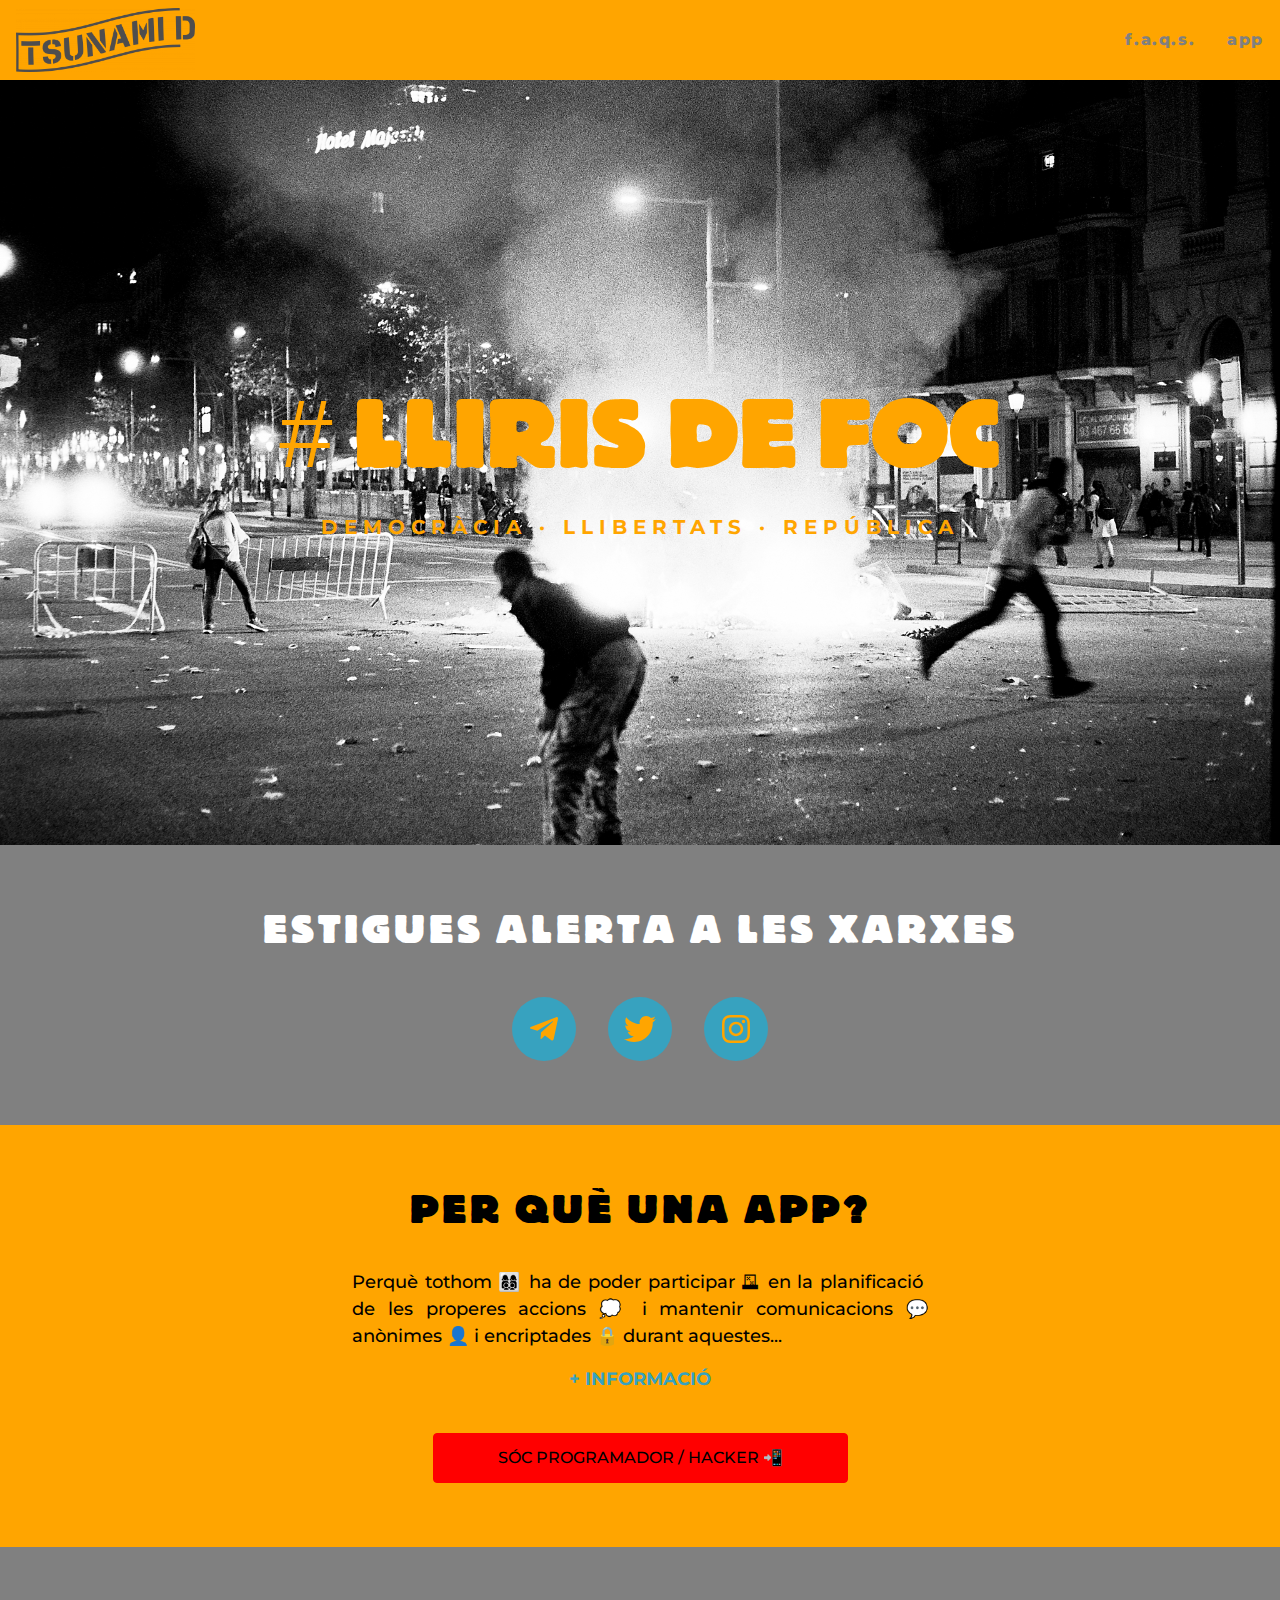
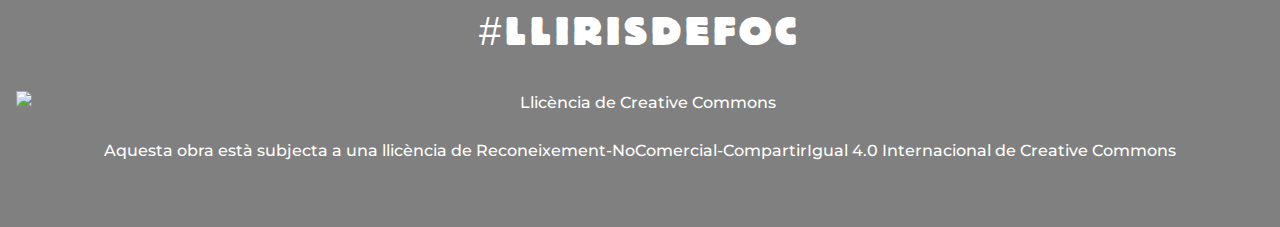
==== index.html @ 039d9529 "Add files via upload" ====
<!DOCTYPE html>
<html>
   <head>
      <meta charset="utf-8">
      <meta name="viewport" content="width=device-width, user-scalable=no">
      <link rel="stylesheet" type="text/css" href="main.cfd4d0ff.css">
      <link href="https://fonts.googleapis.com/css?family=Montserrat:500,700,800&amp;display=swap" rel="stylesheet">
      <link rel="icon" href="favicon.d1972434.png">
      <title>Lliris de Foc</title>
   </head>
   <body>
      <header class="fixed top-0 w-full bg-beige z-50">
         <div class="container flex flex-wrap items-center justify-between">
            <div class="logo h-20 flex items-center"> <a href="index.html"> <img src="logo.a26f0379.png" alt="Lliris de Foc" class="h-16 w-auto"> </a> </div>
            <div class="block lg:hidden"> <button class="navbar-toggler focus:outline-none" data-toggle="collapse" data-target="#nav" aria-expanded="false"> <span class="icon-bar icon-bar--top block bg-blue"></span> <span class="icon-bar icon-bar--middle block bg-blue"></span> <span class="icon-bar icon-bar--bottom block bg-blue"></span> </button> </div>
            <nav id="nav" class="nav hidden lg:block w-full lg:w-auto">
               <ul class="lg:flex py-2 lg:-mx-4">
                  <li class="py-1 lg:px-4"><a href="noviolencia.html" class="font-extrabold tracking-widest text-gray-800 hover:text-blue-darker lowercase">F.A.Q.S.</a></li>
                  <li class="py-1 lg:px-4"><a href="app.html" class="font-extrabold tracking-widest text-gray-800 hover:text-blue-darker lowercase">App</a></li>
               </ul>
            </nav>
         </div>
      </header>
      <section class="text-beige bg-blue-darker bg-no-repeat bg-center bg-cover bg-home-hero">
         <div class="container">
            <div class="min-h-85vh max-w-3xl flex flex-col items-center justify-center mx-auto py-8 text-center">
               <h1 class="mb-4 md:mb-8 font-title font-heavy text-4xl sm:text-6xl lg:text-7xl leading-none uppercase"># Lliris de Foc</h1>
               <p class="font-bold text-lg lg:text-xl uppercase tracking-widest lg:tracking-subtitle">Democràcia · Llibertats · República</p>
            </div>
         </div>
      </section>
      <section class="py-8 lg:py-16 text-white bg-gray-800">
         <div class="container">
            <h2 class="max-w-3xl mx-auto mb-8 lg:mb-12 font-title font-black text-center text-2xl lg:text-4xl leading-none tracking-widest uppercase">Estigues alerta a les xarxes</h2>
            <ul class="flex items-center justify-center -mx-4">
                <li class="px-4"> <a href="http://t.me/lliridefoc" target="_blank" rel="noopener noreferral" class="flex items-center justify-center w-12 h-12 lg:w-16 lg:h-16 rounded-full text-beige bg-blue hover:bg-blue-darker"><svg aria-hidden="true" data-prefix="fab" data-icon="telegram-plane" class="svg-inline--fa fa-telegram-plane fa-w-14 w-6 h-6 lg:w-8 lg:h-8" xmlns="http://www.w3.org/2000/svg" viewBox="0 0 448 512"><path fill="currentColor" d="M446.7 98.6l-67.6 318.8c-5.1 22.5-18.4 28.1-37.3 17.5l-103-75.9-49.7 47.8c-5.5 5.5-10.1 10.1-20.7 10.1l7.4-104.9 190.9-172.5c8.3-7.4-1.8-11.5-12.9-4.1L117.8 284 16.2 252.2c-22.1-6.9-22.5-22.1 4.6-32.7L418.2 66.4c18.4-6.9 34.5 4.1 28.5 32.2z"/></svg></a> </li>
                <li class="px-4"> <a href="http://twitter.com/lliridefoc" target="_blank" rel="noopener noreferral" class="flex items-center justify-center w-12 h-12 lg:w-16 lg:h-16 rounded-full text-beige bg-blue hover:bg-blue-darker"><svg aria-hidden="true" data-prefix="fab" data-icon="twitter" class="svg-inline--fa fa-twitter fa-w-16 w-6 h-6 lg:w-8 lg:h-8" xmlns="http://www.w3.org/2000/svg" viewBox="0 0 512 512"><path fill="currentColor" d="M459.37 151.716c.325 4.548.325 9.097.325 13.645 0 138.72-105.583 298.558-298.558 298.558-59.452 0-114.68-17.219-161.137-47.106 8.447.974 16.568 1.299 25.34 1.299 49.055 0 94.213-16.568 130.274-44.832-46.132-.975-84.792-31.188-98.112-72.772 6.498.974 12.995 1.624 19.818 1.624 9.421 0 18.843-1.3 27.614-3.573-48.081-9.747-84.143-51.98-84.143-102.985v-1.299c13.969 7.797 30.214 12.67 47.431 13.319-28.264-18.843-46.781-51.005-46.781-87.391 0-19.492 5.197-37.36 14.294-52.954 51.655 63.675 129.3 105.258 216.365 109.807-1.624-7.797-2.599-15.918-2.599-24.04 0-57.828 46.782-104.934 104.934-104.934 30.213 0 57.502 12.67 76.67 33.137 23.715-4.548 46.456-13.32 66.599-25.34-7.798 24.366-24.366 44.833-46.132 57.827 21.117-2.273 41.584-8.122 60.426-16.243-14.292 20.791-32.161 39.308-52.628 54.253z"/></svg></a> </li>
                <li class="px-4"> <a href="http://instagram.com/lliridefoc" target="_blank" rel="noopener noreferral" class="flex items-center justify-center w-12 h-12 lg:w-16 lg:h-16 rounded-full text-beige bg-blue hover:bg-blue-darker"><svg aria-hidden="true" data-prefix="fab" data-icon="instagram" class="svg-inline--fa fa-instagram fa-w-14 w-6 h-6 lg:w-8 lg:h-8" xmlns="http://www.w3.org/2000/svg" viewBox="0 0 448 512"><path fill="currentColor" d="M224.1 141c-63.6 0-114.9 51.3-114.9 114.9s51.3 114.9 114.9 114.9S339 319.5 339 255.9 287.7 141 224.1 141zm0 189.6c-41.1 0-74.7-33.5-74.7-74.7s33.5-74.7 74.7-74.7 74.7 33.5 74.7 74.7-33.6 74.7-74.7 74.7zm146.4-194.3c0 14.9-12 26.8-26.8 26.8-14.9 0-26.8-12-26.8-26.8s12-26.8 26.8-26.8 26.8 12 26.8 26.8zm76.1 27.2c-1.7-35.9-9.9-67.7-36.2-93.9-26.2-26.2-58-34.4-93.9-36.2-37-2.1-147.9-2.1-184.9 0-35.8 1.7-67.6 9.9-93.9 36.1s-34.4 58-36.2 93.9c-2.1 37-2.1 147.9 0 184.9 1.7 35.9 9.9 67.7 36.2 93.9s58 34.4 93.9 36.2c37 2.1 147.9 2.1 184.9 0 35.9-1.7 67.7-9.9 93.9-36.2 26.2-26.2 34.4-58 36.2-93.9 2.1-37 2.1-147.8 0-184.8zM398.8 388c-7.8 19.6-22.9 34.7-42.6 42.6-29.5 11.7-99.5 9-132.1 9s-102.7 2.6-132.1-9c-19.6-7.8-34.7-22.9-42.6-42.6-11.7-29.5-9-99.5-9-132.1s-2.6-102.7 9-132.1c7.8-19.6 22.9-34.7 42.6-42.6 29.5-11.7 99.5-9 132.1-9s102.7-2.6 132.1 9c19.6 7.8 34.7 22.9 42.6 42.6 11.7 29.5 9 99.5 9 132.1s2.7 102.7-9 132.1z"/></svg></a> </li>
            </ul>
         </div>
      </section>
      <section class="py-8 lg:py-16 bg-beige text-center">
         <div class="container">
            <h2 class="max-w-2xl mx-auto mb-8 lg:mb-10 font-title font-black text-center text-2xl lg:text-4xl leading-none tracking-widest uppercase">PER QUÈ UNA APP?</h2>
            <p class="max-w-xl mx-auto mb-4 text-lg" style="text-align:justify;">Perquè tothom 👩‍👩‍👦‍👦 ha de poder participar 🗳 en la planificació de les properes accions 💭 i mantenir comunicacions 💬 anònimes 👤 i encriptades 🔒 durant aquestes...</p>
            <a href="app.html" class="table mb-8 lg:mb-10 max-w-2xl mx-auto font-bold text-lg text-blue hover:text-blue-darker hover:underline uppercase">+ Informació</a>
            <ul class="flex flex-wrap justify-center -mx-2 -mb-2">
               <li class="mb-2 px-2"><a href="app.html" class="btn px-16 btn-primary uppercase">SÓC PROGRAMADOR / HACKER 📲</a></li>
            </ul>
         </div>
      </section>
      <section class="py-8 lg:py-16 bg-gray-800 text-white">
         <div class="container">
            <h2 class="max-w-xl mx-auto mb-8 lg:mb-10 font-title text-center text-2xl lg:text-4xl leading-none lg:tracking-widest uppercase">#LlirisDeFoc</h2>
            <p class="text-center" style="text-align: center;"><a rel="license" href="http://creativecommons.org/licenses/by-nc-sa/4.0/"><img alt="Llicència de Creative Commons" style="border-width:0" src="https://i.creativecommons.org/l/by-nc-sa/4.0/80x15.png" /></a><br />Aquesta obra està subjecta a una llicència de <a rel="license" href="http://creativecommons.org/licenses/by-nc-sa/4.0/">Reconeixement-NoComercial-CompartirIgual 4.0 Internacional de Creative Commons</a></p>
         </div>
      </section>
      <script src="main.499190cf.js"></script>
   </body>
</html>
---- main.cfd4d0ff.css ----
html{
    line-height:1.15;
    -webkit-text-size-adjust:100%
}
body{
    margin:0
}
main{
    display:block
}
h1{
    font-size:2em;
    margin:.67em 0
}
a{
    background-color:transparent
}
strong{
    font-weight:bolder
}
small{
    font-size:80%
}
img{
    border-style:none
}
button,input{
    font-family:inherit;
    font-size:100%;
    line-height:1.15;
    margin:0
}
button,input{
    overflow:visible
}
button{
    text-transform:none
}
[type=button],[type=reset],[type=submit],button{
    -webkit-appearance:button
}
[type=button]::-moz-focus-inner,[type=reset]::-moz-focus-inner,[type=submit]::-moz-focus-inner,button::-moz-focus-inner{
    border-style:none;
    padding:0
}
[type=button]:-moz-focusring,[type=reset]:-moz-focusring,[type=submit]:-moz-focusring,button:-moz-focusring{
    outline:1px dotted ButtonText
}
legend{
    box-sizing:border-box;
    color:inherit;
    display:table;
    max-width:100%;
    padding:0;
    white-space:normal
}
[type=checkbox],[type=radio]{
    box-sizing:border-box;
    padding:0
}
[type=number]::-webkit-inner-spin-button,[type=number]::-webkit-outer-spin-button{
    height:auto
}
[type=search]{
    -webkit-appearance:textfield;
    outline-offset:-2px
}
[type=search]::-webkit-search-decoration{
    -webkit-appearance:none
}
::-webkit-file-upload-button{
    -webkit-appearance:button;
    font:inherit
}
[hidden]{
    display:none
}
html{
    box-sizing:border-box;
    font-family:sans-serif
}
*,:after,:before{
    box-sizing:inherit
}
figure,h1,h2,h3,p{
    margin:0
}
button{
    background:0 0;
    padding:0
}
button:focus{
    outline:1px dotted;
    outline:5px auto -webkit-focus-ring-color
}
ol,ul{
    margin:0;
    padding:0
}
ol,ul{
    list-style:none
}
html{
    font-family:-apple-system,BlinkMacSystemFont,Segoe UI,Roboto,Helvetica Neue,Arial,Noto Sans,sans-serif,Apple Color Emoji,Segoe UI Emoji,Segoe UI Symbol,Noto Color Emoji;
    line-height:1.5
}
*,:after,:before{
    border:0 solid #e2e8f0
}
img{
    border-style:solid
}
input::-webkit-input-placeholder{
    color:#a0aec0
}
input::-moz-placeholder{
    color:#a0aec0
}
input:-ms-input-placeholder{
    color:#a0aec0
}
input::-ms-input-placeholder{
    color:#a0aec0
}
input::placeholder{
    color:#a0aec0
}
[role=button],button{
    cursor:pointer
}
table{
    border-collapse:collapse
}
h1,h2,h3{
    font-size:inherit;
    font-weight:inherit
}
a{
    color:inherit;
    text-decoration:inherit
}
button,input{
    padding:0;
    line-height:inherit;
    color:inherit
}
canvas,img,svg{
    display:block;
    vertical-align:middle
}
img{
    max-width:100%;
    height:auto
}
.container{
    width:100%;
    margin-right:auto;
    margin-left:auto;
    padding-right:1rem;
    padding-left:1rem
}
@media (min-width:640px){
    .container{
        max-width:640px
    }
}
@media (min-width:768px){
    .container{
        max-width:768px
    }
}
@media (min-width:1024px){
    .container{
        max-width:1024px
    }
}
@media (min-width:1280px){
    .container{
        max-width:1280px
    }
}
body{
    padding-top:5rem;
    font-family:Montserrat,sans-serif;
    font-weight:500;
    -webkit-font-smoothing:antialiased;
    -moz-osx-font-smoothing:grayscale
}
.btn,.transition,a,button{
    transition:color .3s,background-color .3s,border-color .3s,opacity .3s,box-shadow .3s
}
::-moz-selection{
    color:orange;
    background-color:#3191ab
}
::selection{
    color:orange;
    background-color:#3191ab
}
.item-link{
    position:absolute;
    top:0;
    right:0;
    bottom:0;
    left:0;
    opacity:0;
    z-index:10;
    border:0;
    font-size:0;
    text-indent:-9999px;
    white-space:nowrap
}
@font-face{
    font-family:BlockBE;
    src:url(BlockBEHeavy.bbebedd4.woff2) format("woff2"),url(BlockBEHeavy.7788ebd0.woff) format("woff");
    font-weight:900;
    font-style:normal
}
.btn{
    display:inline-flex;
    padding:1rem 2rem;
    border-radius:.25rem;
    line-height:1;
    border-width:1px;
    border-style:solid
}
.btn-primary{
    border-color:red;
    background-color:red;
    color:black;
}
.btn-primary:active,.btn-primary:focus,.btn-primary:hover{
    border-color:red;
    background-color:black;
}
.btn-beige{
    border-color:orange;
    background-color:orange;
    color:red;
}
.btn-beige:active,.btn-beige:focus,.btn-beige:hover{
    border-color:red;
    background-color:black;
}
.faq-toggler{
    position:relative;
    display:block;
    width:23px;
    height:23px;
    margin-top:.25rem;
    margin-left:.5rem;
    font-style:normal;
    transform-origin:center;
    transition:transform .4s ease
}
.faq-toggler:after,.faq-toggler:before{
    position:absolute;
    top:10px;
    left:0;
    width:23px;
    height:2px;
    background-color:orange;
    transform-origin:center center;
    transition:transform .3s ease;
    content:""
}
.faq-toggler:before{
    transform:rotate(180deg)
}
.faq-toggler:after{
    transform:rotate(90deg)
}
[aria-expanded=true] .faq-toggler:after,[aria-expanded=true] .faq-toggler:before{
    transform:rotate(1turn)
}
@media (min-width:1024px){
    .nav{
        display:block!important
    }
}
.navbar-toggler .icon-bar{
    width:30px;
    height:2px;
    transition:all .3s ease
}
.navbar-toggler .icon-bar+.icon-bar{
    margin-top:7px
}
.navbar-toggler .icon-bar--top{
    transform:rotate(45deg);
    transform-origin:7.5% 7.5%
}
.navbar-toggler .icon-bar--middle{
    opacity:0
}
.navbar-toggler .icon-bar--bottom{
    transform:rotate(-45deg);
    transform-origin:7.5% 92.5%
}
.navbar-toggler[aria-expanded=false] .icon-bar--top{
    transform:rotate(0)
}
.navbar-toggler[aria-expanded=false] .icon-bar--middle{
    opacity:1
}
.navbar-toggler[aria-expanded=false] .icon-bar--bottom{
    transform:rotate(0)
}
.bg-home-hero{
    background-image:url(image.jpg)
}
.li-blue:before{
    width:.75rem;
    height:.75rem;
    display:inline-block;
    vertical-align:middle;
    margin-right:1.25rem;
    border-radius:100%;
    margin-left:-2rem;
    background-color:#37a2bf;
    content:""
}
.bg-black{
    background-color:#000
}
.bg-white{
    background-color:#fff
}
.bg-blue{
    background-color:#37a2bf
}
.bg-blue-darker{
    background-color:#3191ab
}
.bg-beige{
    background-color:orange
}
.bg-gray-800{
    background-color:grey
}
.bg-red-100{
    background-color:#fff5f5
}
.bg-teal-100{
    background-color:#e6fffa
}
.hover\:bg-blue-darker:hover{
    background-color:#3191ab
}
.bg-center{
    background-position:50%
}
.bg-no-repeat{
    background-repeat:no-repeat
}
.bg-cover{
    background-size:cover
}
.border-beige{
    border-color:orange
}
.border-red-500{
    border-color:#f56565
}
.border-teal-500{
    border-color:#38b2ac
}
.hover\:border-beige-darker:hover{
    border-color:#ffe6b2
}
.rounded-lg{
    border-radius:.5rem
}
.rounded-full{
    border-radius:9999px
}
.border-2{
    border-width:2px
}
.border-l-4{
    border-left-width:4px
}
.border-b{
    border-bottom-width:1px
}
.cursor-pointer{
    cursor:pointer
}
.block{
    display:block
}
.flex{
    display:flex
}
.table{
    display:table
}
.hidden{
    display:none
}
.flex-col{
    flex-direction:column
}
.flex-wrap{
    flex-wrap:wrap
}
.items-start{
    align-items:flex-start
}
.items-center{
    align-items:center
}
.justify-center{
    justify-content:center
}
.justify-between{
    justify-content:space-between
}
.font-title{
    font-family:BlockBE,sans-serif
}
.font-bold{
    font-weight:700
}
.font-extrabold{
    font-weight:800
}
.font-black{
    font-weight:900
}
.h-6{
    height:1.5rem
}
.h-12{
    height:3rem
}
.h-16{
    height:4rem
}
.h-20{
    height:5rem
}
.h-24{
    height:6rem
}
.h-full{
    height:100%
}
.leading-none{
    line-height:1
}
.leading-tight{
    line-height:1.25
}
.list-decimal{
    list-style-type:decimal
}
.mx-auto{
    margin-left:auto;
    margin-right:auto
}
.-mx-2{
    margin-left:-.5rem;
    margin-right:-.5rem
}
.-mx-4{
    margin-left:-1rem;
    margin-right:-1rem
}
.mb-2{
    margin-bottom:.5rem
}
.mb-4{
    margin-bottom:1rem
}
.mb-6{
    margin-bottom:1.5rem
}
.mb-8{
    margin-bottom:2rem
}
.mb-10{
    margin-bottom:2.5rem
}
.mb-12{
    margin-bottom:3rem
}
.mb-16{
    margin-bottom:4rem
}
.-mb-2{
    margin-bottom:-.5rem
}
.max-w-xl{
    max-width:36rem
}
.max-w-2xl{
    max-width:42rem
}
.max-w-3xl{
    max-width:48rem
}
.max-w-5xl{
    max-width:64rem
}
.min-h-85vh{
    min-height:85vh
}
.opacity-0{
    opacity:0
}
.opacity-75{
    opacity:.75
}
.group:hover .group-hover\:opacity-100{
    opacity:1
}
.focus\:outline-none:focus{
    outline:0
}
.p-4{
    padding:1rem
}
.p-6{
    padding:1.5rem
}
.py-1{
    padding-top:.25rem;
    padding-bottom:.25rem
}
.py-2{
    padding-top:.5rem;
    padding-bottom:.5rem
}
.px-2{
    padding-left:.5rem;
    padding-right:.5rem
}
.py-3{
    padding-top:.75rem;
    padding-bottom:.75rem
}
.px-4{
    padding-left:1rem;
    padding-right:1rem
}
.py-8{
    padding-top:2rem;
    padding-bottom:2rem
}
.px-16{
    padding-left:4rem;
    padding-right:4rem
}
.pt-2{
    padding-top:.5rem
}
.pb-4{
    padding-bottom:1rem
}
.pl-8{
    padding-left:2rem
}
.pb-10{
    padding-bottom:2.5rem
}
.fixed{
    position:fixed
}
.absolute{
    position:absolute
}
.relative{
    position:relative
}
.inset-0{
    top:0;
    right:0;
    bottom:0;
    left:0
}
.top-0{
    top:0
}
.text-center{
    text-align:center
}
.text-black{
    color:#000
}
.text-white{
    color:#fff
}
.text-blue{
    color:#37a2bf
}
.text-blue-darker{
    color:#3191ab
}
.text-beige{
    color:orange
}
.text-gray-800{
    color:grey
}
.text-red-700{
    color:#c53030
}
.text-red-800{
    color:#9b2c2c
}
.text-teal-700{
    color:#2c7a7b
}
.hover\:text-blue-darker:hover{
    color:#3191ab
}
.hover\:text-beige-darker:hover{
    color:#ffe6b2
}
.text-lg{
    font-size:1.125rem
}
.text-xl{
    font-size:1.25rem
}
.text-2xl{
    font-size:1.5rem
}
.text-3xl{
    font-size:1.875rem
}
.text-4xl{
    font-size:2.5rem
}
.uppercase{
    text-transform:uppercase
}
.lowercase{
    text-transform:lowercase
}
.hover\:underline:hover{
    text-decoration:underline
}
.tracking-wider{
    letter-spacing:.05em
}
.tracking-widest{
    letter-spacing:.1em
}
.w-6{
    width:1.5rem
}
.w-12{
    width:3rem
}
.w-20{
    width:5rem
}
.w-auto{
    width:auto
}
.w-1\/2{
    width:50%
}
.w-full{
    width:100%
}
.z-10{
    z-index:10
}
.z-50{
    z-index:50
}
@media (min-width:640px){
    .sm\:text-6xl{
        font-size:4rem
    }
    .sm\:w-1\/3{
        width:33.333333%
    }
}
@media (min-width:768px){
    .md\:h-24{
        height:6rem
    }
    .md\:mb-0{
        margin-bottom:0
    }
    .md\:mb-8{
        margin-bottom:2rem
    }
    .md\:px-4{
        padding-left:1rem;
        padding-right:1rem
    }
    .md\:pr-24{
        padding-right:6rem
    }
    .md\:text-3xl{
        font-size:1.875rem
    }
    .md\:w-24{
        width:6rem
    }
    .md\:w-2\/5{
        width:40%
    }
    .md\:w-3\/5{
        width:60%
    }
}
@media (min-width:1024px){
    .lg\:block{
        display:block
    }
    .lg\:flex{
        display:flex
    }
    .lg\:hidden{
        display:none
    }
    .lg\:justify-start{
        justify-content:flex-start
    }
    .lg\:h-8{
        height:2rem
    }
    .lg\:h-16{
        height:4rem
    }
    .lg\:-mx-4{
        margin-left:-1rem;
        margin-right:-1rem
    }
    .lg\:mb-0{
        margin-bottom:0
    }
    .lg\:mb-8{
        margin-bottom:2rem
    }
    .lg\:mb-10{
        margin-bottom:2.5rem
    }
    .lg\:mb-12{
        margin-bottom:3rem
    }
    .lg\:px-4{
        padding-left:1rem;
        padding-right:1rem
    }
    .lg\:py-16{
        padding-top:4rem;
        padding-bottom:4rem
    }
    .lg\:pr-12{
        padding-right:3rem
    }
    .lg\:text-xl{
        font-size:1.25rem
    }
    .lg\:text-3xl{
        font-size:1.875rem
    }
    .lg\:text-4xl{
        font-size:2.5rem
    }
    .lg\:text-5xl{
        font-size:3rem
    }
    .lg\:text-6xl{
        font-size:4rem
    }
    .lg\:text-7xl{
        font-size:6rem
    }
    .lg\:tracking-widest{
        letter-spacing:.1em
    }
    .lg\:tracking-subtitle{
        letter-spacing:.3em
    }
    .lg\:w-8{
        width:2rem
    }
    .lg\:w-16{
        width:4rem
    }
    .lg\:w-auto{
        width:auto
    }
    .lg\:w-1\/3{
        width:33.333333%
    }
    .lg\:w-2\/5{
        width:40%
    }
    .lg\:w-3\/5{
        width:60%
    }
    .lg\:w-1\/6{
        width:16.666667%
    }
}
@media (min-width:1280px){
    .xl\:text-5xl{
        font-size:3rem
    }
}
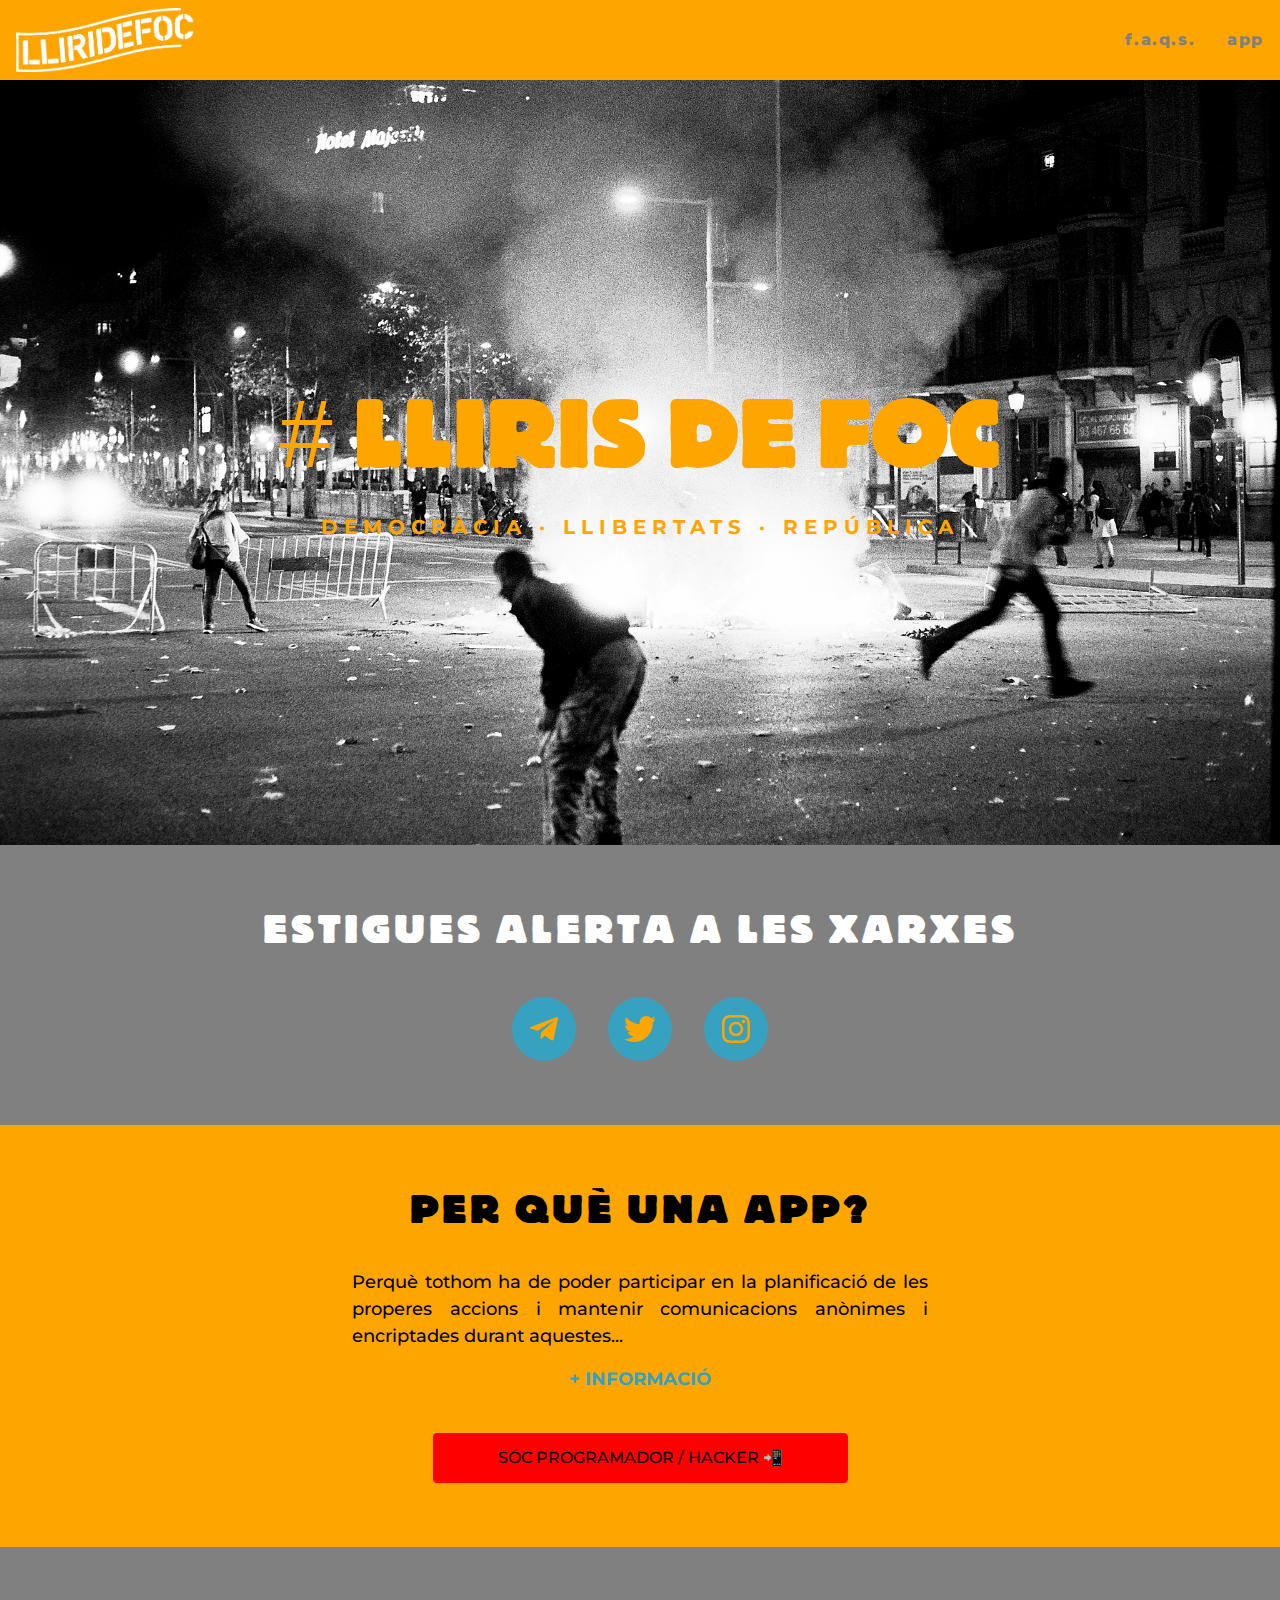
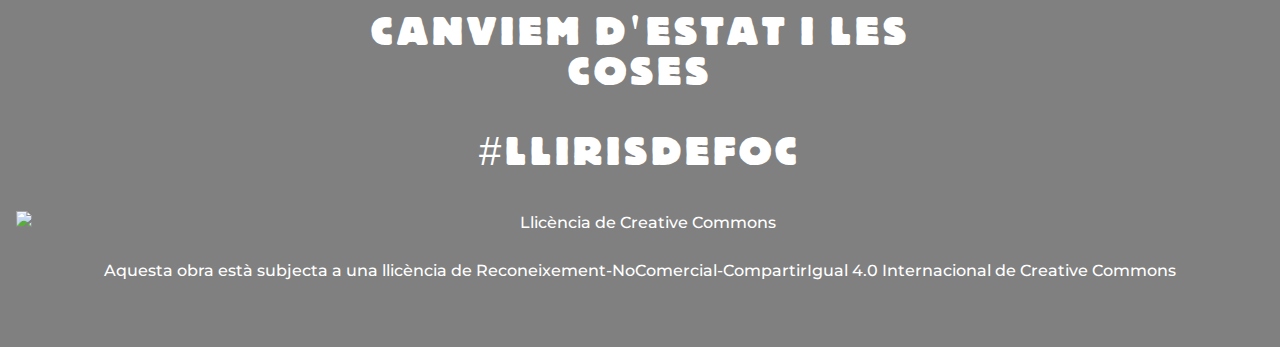
==== commit 37f00839: "Update index.html" ====
--- a/index.html
+++ b/index.html
@@ -42,7 +42,7 @@
       <section class="py-8 lg:py-16 bg-beige text-center">
          <div class="container">
             <h2 class="max-w-2xl mx-auto mb-8 lg:mb-10 font-title font-black text-center text-2xl lg:text-4xl leading-none tracking-widest uppercase">PER QUÈ UNA APP?</h2>
-            <p class="max-w-xl mx-auto mb-4 text-lg" style="text-align:justify;">Perquè tothom 👩‍👩‍👦‍👦 ha de poder participar 🗳 en la planificació de les properes accions 💭 i mantenir comunicacions 💬 anònimes 👤 i encriptades 🔒 durant aquestes...</p>
+            <p class="max-w-xl mx-auto mb-4 text-lg" style="text-align:justify;">Perquè tothom ha de poder participar en la planificació de les properes accions i mantenir comunicacions anònimes i encriptades durant aquestes...</p>
             <a href="app.html" class="table mb-8 lg:mb-10 max-w-2xl mx-auto font-bold text-lg text-blue hover:text-blue-darker hover:underline uppercase">+ Informació</a>
             <ul class="flex flex-wrap justify-center -mx-2 -mb-2">
                <li class="mb-2 px-2"><a href="app.html" class="btn px-16 btn-primary uppercase">SÓC PROGRAMADOR / HACKER 📲</a></li>
@@ -51,6 +51,7 @@
       </section>
       <section class="py-8 lg:py-16 bg-gray-800 text-white">
          <div class="container">
+            <h2 class="max-w-xl mx-auto mb-8 lg:mb-10 font-title text-center text-2xl lg:text-4xl leading-none lg:tracking-widest uppercase">Canviem d'estat i les coses</h2>
             <h2 class="max-w-xl mx-auto mb-8 lg:mb-10 font-title text-center text-2xl lg:text-4xl leading-none lg:tracking-widest uppercase">#LlirisDeFoc</h2>
             <p class="text-center" style="text-align: center;"><a rel="license" href="http://creativecommons.org/licenses/by-nc-sa/4.0/"><img alt="Llicència de Creative Commons" style="border-width:0" src="https://i.creativecommons.org/l/by-nc-sa/4.0/80x15.png" /></a><br />Aquesta obra està subjecta a una llicència de <a rel="license" href="http://creativecommons.org/licenses/by-nc-sa/4.0/">Reconeixement-NoComercial-CompartirIgual 4.0 Internacional de Creative Commons</a></p>
          </div>
